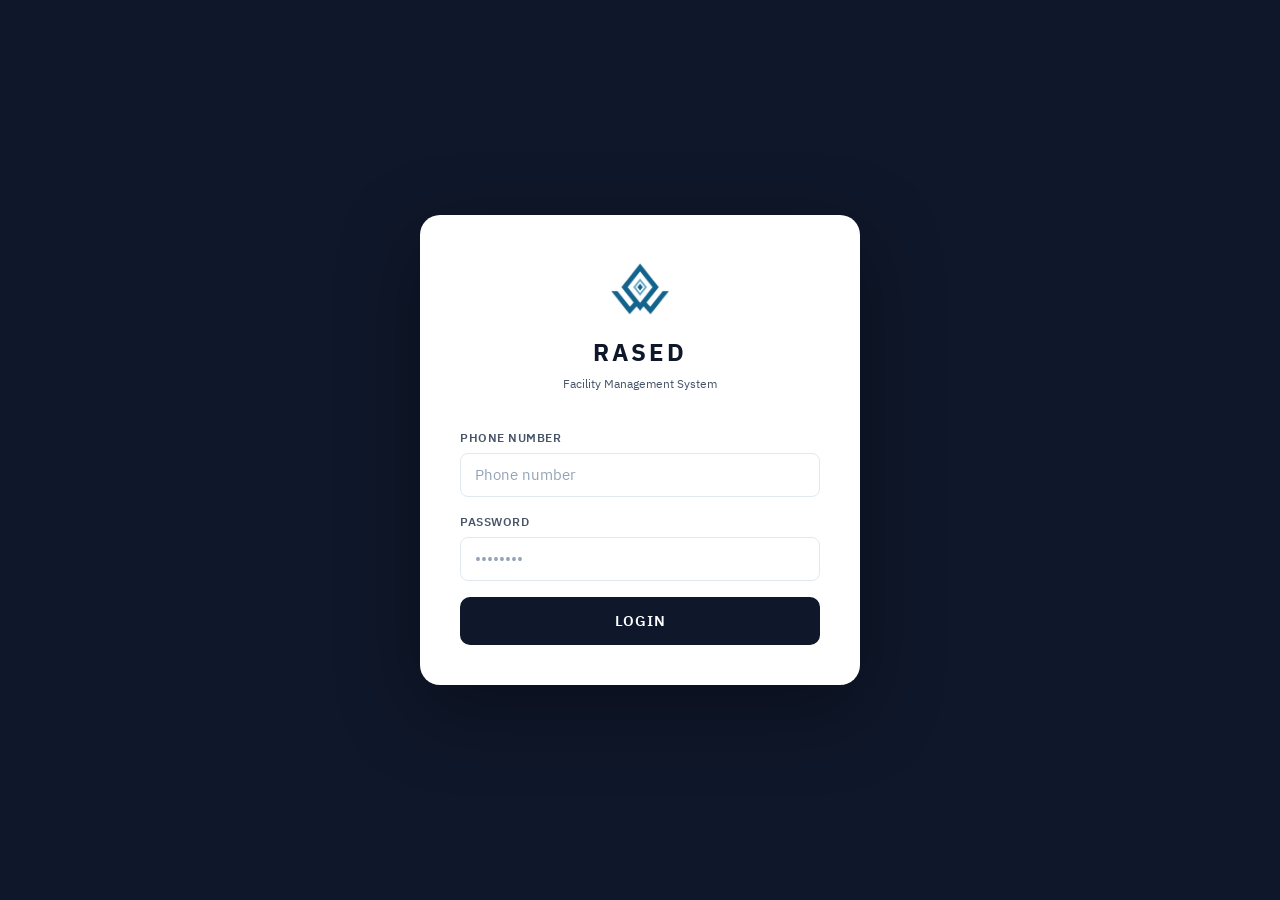
==== index.html @ 213ef4ea "Add files via upload" ====
<!DOCTYPE html>
<html lang="en">
<head>
<meta charset="UTF-8">
<meta name="viewport" content="width=device-width, initial-scale=1.0">
<title>RASED — Login</title>
<link rel="stylesheet" href="style.css">
<style>
body { background: var(--navy); display: flex; align-items: center; justify-content: center; margin: 0; }
.login-wrap { width: min(440px, 94vw); }
.login-card {
  background: white;
  border-radius: 20px;
  padding: 44px 40px 40px;
  box-shadow: 0 24px 80px rgba(0,0,0,0.35);
}
.login-brand { text-align: center; margin-bottom: 36px; }
.brand-icon {
  width: 60px; height: 60px;
  background: var(--accent);
  border-radius: 16px;
  display: flex; align-items: center; justify-content: center;
  font-size: 26px; font-weight: 700; color: white;
  margin: 0 auto 16px;
}
.brand-name { font-size: 24px; font-weight: 700; color: var(--navy); letter-spacing: 3px; }
.brand-sub  { font-size: 12px; color: var(--text2); margin-top: 4px; }
.login-card .form-group { margin-bottom: 16px; }
.login-card label { font-size: 12px; font-weight: 600; letter-spacing: 0.5px; }
.login-card input { font-size: 15px; }
.login-btn {
  width: 100%; padding: 13px; margin-top: 8px;
  border-radius: 10px; background: var(--navy); color: white;
  border: none; font-size: 15px; font-weight: 600;
  font-family: var(--font); cursor: pointer; letter-spacing: 1px;
  transition: background 0.15s;
  display: flex; align-items: center; justify-content: center; gap: 8px;
}
.login-btn:hover    { background: var(--navy2); }
.login-btn:disabled { opacity: 0.65; cursor: not-allowed; }
.msg {
  margin-top: 16px; padding: 10px 14px;
  border-radius: 8px; font-size: 13px; text-align: center; display: none;
}
.msg.error   { display: block; background: #fef2f2; color: #b91c1c; border: 1px solid #fecaca; }
.msg.success { display: block; background: #f0fdf4; color: #166534; border: 1px solid #bbf7d0; }
</style>
</head>
<body>
<div class="login-wrap">
  <div class="login-card">
    <div class="login-brand">
      <div class="brand-icon" style="background:none;padding:0;overflow:hidden">
        <img src="rasedlogo.png" style="width:60px;height:60px;object-fit:contain">
      </div>
      <div class="brand-name">RASED</div>
      <div class="brand-sub">Facility Management System</div>
    </div>

    <div class="form-group">
      <label>PHONE NUMBER</label>
      <input type="tel" id="phone" placeholder="Phone number" autocomplete="username">
    </div>

    <div class="form-group">
      <label>PASSWORD</label>
      <input type="password" id="password" placeholder="••••••••" autocomplete="current-password">
    </div>

    <button class="login-btn" id="loginBtn" onclick="doLogin()">
      <span id="btnText">LOGIN</span>
    </button>

    <div class="msg" id="msg"></div>
  </div>
</div>

<script src="shared.js"></script>
<script>
// Redirect if already logged in
(function () {
  try {
    const u = localStorage.getItem("rased_user");
    if (u && JSON.parse(u)) window.location.href = "dashboard.html";
  } catch {}
})();

// Rate limiting: max 5 attempts per minute
let loginAttempts  = 0;
let lastAttemptReset = Date.now();
const MAX_ATTEMPTS = 5;
const LOCKOUT_MS   = 60_000;

document.getElementById("password").addEventListener("keydown", e => {
  if (e.key === "Enter") doLogin();
});

async function doLogin() {
  // Reset counter after lockout window
  if (Date.now() - lastAttemptReset >= LOCKOUT_MS) {
    loginAttempts    = 0;
    lastAttemptReset = Date.now();
  }

  if (loginAttempts >= MAX_ATTEMPTS) {
    const wait = Math.ceil((LOCKOUT_MS - (Date.now() - lastAttemptReset)) / 1000);
    showMsg(`Too many attempts. Try again in ${wait} seconds.`, "error");
    return;
  }

  const phone    = document.getElementById("phone").value.trim().replace(/\s/g, "");
  const password = document.getElementById("password").value;
  const btn      = document.getElementById("loginBtn");

  if (!phone)    { showMsg("Please enter phone number.", "error"); return; }
  if (!password) { showMsg("Please enter password.", "error"); return; }

  loginAttempts++;
  btn.disabled = true;
  document.getElementById("btnText").textContent = "Logging in…";
  document.getElementById("msg").className = "msg";

  try {
    const data = await api({ action: "login", phone, password });

    if (data.success) {
      const userData     = data.data;
      userData.loginTime = Date.now();
      localStorage.setItem("rased_user", JSON.stringify(userData));
      showMsg("Login successful! Redirecting…", "success");
      setTimeout(() => { window.location.href = "dashboard.html"; }, 900);
    } else {
      showMsg(data.message || "Invalid phone or password.", "error");
      btn.disabled = false;
      document.getElementById("btnText").textContent = "LOGIN";
    }
  } catch {
    showMsg("Connection error. Please try again.", "error");
    btn.disabled = false;
    document.getElementById("btnText").textContent = "LOGIN";
  }
}

function showMsg(text, type) {
  const el     = document.getElementById("msg");
  el.textContent = text;
  el.className   = "msg " + type;
}
</script>
</body>
</html>
---- style.css ----
@import url('https://fonts.googleapis.com/css2?family=IBM+Plex+Sans+Arabic:wght@300;400;500;600&family=IBM+Plex+Mono:wght@400;500&display=swap');

*, *::before, *::after { box-sizing: border-box; margin: 0; padding: 0; }

:root {
  --navy:    #0f172a;
  --navy2:   #1e293b;
  --navy3:   #334155;
  --accent:  #3b82f6;
  --accent2: #1d4ed8;
  --bg:      #f1f5f9;
  --bg2:     #e2e8f0;
  --white:   #ffffff;
  --text:    #0f172a;
  --text2:   #475569;
  --text3:   #94a3b8;
  --border:  #e2e8f0;
  --success: #10b981;
  --warn:    #f59e0b;
  --danger:  #ef4444;
  --radius:  10px;
  --sidebar: 260px;
  --font:    'IBM Plex Sans Arabic', Arial, sans-serif;
}

html, body { height: 100%; }

body {
  font-family: var(--font);
  background: var(--bg);
  color: var(--text);
  display: flex;
}

/* ── SIDEBAR ─────────────────────────────── */
.sidebar {
  width: var(--sidebar);
  background: var(--navy);
  height: 100vh;
  position: fixed;
  top: 0; left: 0;
  display: flex;
  flex-direction: column;
  padding: 0;
  overflow: hidden;
  z-index: 100;
}

.sidebar-logo {
  display: flex;
  align-items: center;
  gap: 12px;
  padding: 24px 20px 20px;
  border-bottom: 1px solid rgba(255,255,255,0.07);
}

.sidebar-logo .logo-icon {
  width: 36px;
  height: 36px;
  background: var(--accent);
  border-radius: 8px;
  display: flex;
  align-items: center;
  justify-content: center;
  font-size: 18px;
  font-weight: 700;
  color: white;
  flex-shrink: 0;
}

.sidebar-logo span {
  font-size: 20px;
  font-weight: 600;
  color: white;
  letter-spacing: 2px;
}

.sidebar-logo small {
  display: block;
  font-size: 10px;
  color: rgba(255,255,255,0.4);
  letter-spacing: 0.5px;
  margin-top: 1px;
}

.sidebar-nav {
  flex: 1;
  padding: 16px 12px;
  overflow-y: auto;
}

.nav-section {
  font-size: 10px;
  font-weight: 600;
  letter-spacing: 1.5px;
  color: rgba(255,255,255,0.3);
  padding: 16px 8px 8px;
  text-transform: uppercase;
}

.sidebar-nav a {
  display: flex;
  align-items: center;
  gap: 10px;
  color: rgba(255,255,255,0.6);
  text-decoration: none;
  padding: 10px 12px;
  border-radius: 8px;
  font-size: 14px;
  font-weight: 400;
  transition: all 0.15s;
  margin-bottom: 2px;
}

.sidebar-nav a svg {
  width: 18px;
  height: 18px;
  flex-shrink: 0;
  opacity: 0.7;
}

.sidebar-nav a:hover {
  background: rgba(255,255,255,0.08);
  color: white;
}

.sidebar-nav a:hover svg { opacity: 1; }

.sidebar-nav a.active {
  background: var(--accent);
  color: white;
  font-weight: 500;
}

.sidebar-nav a.active svg { opacity: 1; }

.sidebar-footer {
  padding: 16px;
  border-top: 1px solid rgba(255,255,255,0.07);
}

/* ── MAIN ─────────────────────────────────── */
.main {
  margin-left: var(--sidebar);
  flex: 1;
  min-height: 100vh;
  display: flex;
  flex-direction: column;
}

/* ── TOPBAR ───────────────────────────────── */
.topbar {
  background: var(--white);
  border-bottom: 1px solid var(--border);
  padding: 0 28px;
  height: 64px;
  display: flex;
  align-items: center;
  justify-content: space-between;
  position: sticky;
  top: 0;
  z-index: 50;
}

.topbar-title {
  font-size: 17px;
  font-weight: 600;
  color: var(--text);
}

.topbar-right {
  display: flex;
  align-items: center;
  gap: 12px;
}

.topbar-user {
  display: flex;
  align-items: center;
  gap: 10px;
}

.avatar {
  width: 36px;
  height: 36px;
  border-radius: 50%;
  background: var(--accent);
  color: white;
  display: flex;
  align-items: center;
  justify-content: center;
  font-size: 13px;
  font-weight: 600;
  flex-shrink: 0;
  overflow: hidden;
}

.avatar img {
  width: 100%;
  height: 100%;
  object-fit: cover;
  border-radius: 50%;
}

/* ── PAGE CONTENT ─────────────────────────── */
.page {
  padding: 28px;
  flex: 1;
}

.page-header {
  display: flex;
  align-items: flex-start;
  justify-content: space-between;
  margin-bottom: 24px;
  gap: 16px;
}

.page-title {
  font-size: 22px;
  font-weight: 600;
  color: var(--text);
  line-height: 1.2;
}

.page-subtitle {
  font-size: 13px;
  color: var(--text2);
  margin-top: 4px;
}

/* ── CARDS ────────────────────────────────── */
.card {
  background: var(--white);
  border-radius: var(--radius);
  border: 1px solid var(--border);
  padding: 24px;
  margin-bottom: 20px;
}

.card-header {
  display: flex;
  align-items: center;
  justify-content: space-between;
  margin-bottom: 20px;
  padding-bottom: 16px;
  border-bottom: 1px solid var(--border);
}

.card-title {
  font-size: 15px;
  font-weight: 600;
  color: var(--text);
}

/* ── STAT CARDS ───────────────────────────── */
.stats-grid {
  display: grid;
  grid-template-columns: repeat(auto-fit, minmax(200px, 1fr));
  gap: 16px;
  margin-bottom: 24px;
}

.stat-card {
  background: var(--white);
  border: 1px solid var(--border);
  border-radius: var(--radius);
  padding: 20px 24px;
  display: flex;
  align-items: center;
  gap: 16px;
  transition: box-shadow 0.2s;
}

.stat-card:hover {
  box-shadow: 0 4px 16px rgba(0,0,0,0.06);
}

.stat-icon {
  width: 48px;
  height: 48px;
  border-radius: 10px;
  display: flex;
  align-items: center;
  justify-content: center;
  flex-shrink: 0;
}

.stat-icon.blue  { background: #eff6ff; color: #3b82f6; }
.stat-icon.green { background: #f0fdf4; color: #10b981; }
.stat-icon.amber { background: #fffbeb; color: #f59e0b; }
.stat-icon.rose  { background: #fff1f2; color: #f43f5e; }
.stat-icon.purple{ background: #faf5ff; color: #a855f7; }

.stat-icon svg { width: 24px; height: 24px; }

.stat-info { flex: 1; min-width: 0; }

.stat-value {
  font-size: 26px;
  font-weight: 700;
  color: var(--text);
  line-height: 1;
  font-variant-numeric: tabular-nums;
}

.stat-label {
  font-size: 12px;
  color: var(--text2);
  margin-top: 4px;
}

/* ── FORMS ────────────────────────────────── */
.form-grid {
  display: grid;
  grid-template-columns: repeat(auto-fit, minmax(240px, 1fr));
  gap: 16px;
}

.form-group {
  display: flex;
  flex-direction: column;
  gap: 6px;
}

.form-group.full { grid-column: 1 / -1; }

label {
  font-size: 12px;
  font-weight: 500;
  color: var(--text2);
  letter-spacing: 0.3px;
}

input[type="text"],
input[type="email"],
input[type="password"],
input[type="tel"],
input[type="number"],
input[type="date"],
input[type="file"],
select,
textarea {
  width: 100%;
  padding: 10px 14px;
  border: 1.5px solid var(--border);
  border-radius: 8px;
  font-size: 14px;
  font-family: var(--font);
  color: var(--text);
  background: var(--white);
  outline: none;
  transition: border-color 0.15s, box-shadow 0.15s;
}

input:focus, select:focus, textarea:focus {
  border-color: var(--accent);
  box-shadow: 0 0 0 3px rgba(59,130,246,0.12);
}

input::placeholder { color: var(--text3); }

select { cursor: pointer; }

/* ── BUTTONS ──────────────────────────────── */
.btn {
  display: inline-flex;
  align-items: center;
  gap: 8px;
  padding: 10px 18px;
  border-radius: 8px;
  font-size: 14px;
  font-weight: 500;
  font-family: var(--font);
  cursor: pointer;
  border: 1.5px solid transparent;
  transition: all 0.15s;
  text-decoration: none;
  white-space: nowrap;
}

.btn svg { width: 16px; height: 16px; flex-shrink: 0; }

.btn-primary {
  background: var(--accent);
  color: white;
  border-color: var(--accent);
}
.btn-primary:hover { background: var(--accent2); border-color: var(--accent2); }

.btn-outline {
  background: transparent;
  color: var(--text);
  border-color: var(--border);
}
.btn-outline:hover { background: var(--bg); }

.btn-danger {
  background: #fef2f2;
  color: var(--danger);
  border-color: #fecaca;
}
.btn-danger:hover { background: var(--danger); color: white; border-color: var(--danger); }

.btn-sm { padding: 6px 12px; font-size: 12px; }

/* ── TABLE ────────────────────────────────── */
.table-wrapper { overflow-x: auto; }

table {
  width: 100%;
  border-collapse: collapse;
}

thead th {
  font-size: 11px;
  font-weight: 600;
  color: var(--text2);
  text-transform: uppercase;
  letter-spacing: 0.8px;
  padding: 10px 16px;
  background: var(--bg);
  border-bottom: 1px solid var(--border);
  text-align: left;
  white-space: nowrap;
}

tbody tr {
  border-bottom: 1px solid var(--border);
  transition: background 0.1s;
}

tbody tr:last-child { border-bottom: none; }

tbody tr:hover { background: #f8fafc; }

td {
  padding: 12px 16px;
  font-size: 14px;
  color: var(--text);
  vertical-align: middle;
}

.td-muted { color: var(--text2); font-size: 13px; }

.cell-user {
  display: flex;
  align-items: center;
  gap: 10px;
}

/* ── BADGES ───────────────────────────────── */
.badge {
  display: inline-flex;
  align-items: center;
  gap: 4px;
  padding: 3px 10px;
  border-radius: 20px;
  font-size: 11px;
  font-weight: 500;
  white-space: nowrap;
}

.badge-green  { background: #dcfce7; color: #15803d; }
.badge-red    { background: #fee2e2; color: #b91c1c; }
.badge-amber  { background: #fef9c3; color: #a16207; }
.badge-blue   { background: #dbeafe; color: #1d4ed8; }
.badge-purple { background: #f3e8ff; color: #7e22ce; }
.badge-gray   { background: #f1f5f9; color: #475569; }

/* ── ALERTS ───────────────────────────────── */
.alert {
  padding: 12px 16px;
  border-radius: 8px;
  font-size: 13px;
  display: flex;
  align-items: center;
  gap: 10px;
  margin-bottom: 16px;
}

.alert-success { background: #f0fdf4; color: #166534; border: 1px solid #bbf7d0; }
.alert-error   { background: #fef2f2; color: #991b1b; border: 1px solid #fecaca; }
.alert-info    { background: #eff6ff; color: #1e40af; border: 1px solid #bfdbfe; }
.alert svg     { width: 16px; height: 16px; flex-shrink: 0; }

/* ── LOADING ──────────────────────────────── */
.loader-wrap {
  display: flex;
  align-items: center;
  justify-content: center;
  padding: 40px;
  color: var(--text3);
  gap: 10px;
  font-size: 13px;
}

@keyframes spin { to { transform: rotate(360deg); } }

.spinner {
  width: 20px;
  height: 20px;
  border: 2px solid var(--border);
  border-top-color: var(--accent);
  border-radius: 50%;
  animation: spin 0.7s linear infinite;
}

/* ── EMPTY STATE ──────────────────────────── */
.empty-state {
  text-align: center;
  padding: 48px 24px;
  color: var(--text2);
}

.empty-state svg {
  width: 48px;
  height: 48px;
  margin: 0 auto 12px;
  color: var(--text3);
  display: block;
}

.empty-state p { font-size: 14px; }

/* ── LOGOUT ───────────────────────────────── */
.btn-logout {
  display: flex;
  align-items: center;
  gap: 8px;
  width: 100%;
  padding: 10px 12px;
  border-radius: 8px;
  border: none;
  background: rgba(239,68,68,0.1);
  color: #fca5a5;
  font-size: 13px;
  font-family: var(--font);
  cursor: pointer;
  transition: all 0.15s;
}

.btn-logout:hover { background: rgba(239,68,68,0.2); color: #fecaca; }
.btn-logout svg   { width: 16px; height: 16px; }

/* ── MODAL ────────────────────────────────── */
.modal-overlay {
  position: fixed;
  inset: 0;
  background: rgba(15,23,42,0.55);
  display: flex;
  align-items: center;
  justify-content: center;
  z-index: 200;
  opacity: 0;
  pointer-events: none;
  transition: opacity 0.2s;
}

.modal-overlay.open { opacity: 1; pointer-events: all; }

.modal {
  background: var(--white);
  border-radius: 14px;
  padding: 28px;
  width: min(520px, 90vw);
  max-height: 85vh;
  overflow-y: auto;
  transform: translateY(12px);
  transition: transform 0.2s;
}

.modal-overlay.open .modal { transform: translateY(0); }

.modal-header {
  display: flex;
  align-items: center;
  justify-content: space-between;
  margin-bottom: 20px;
}

.modal-title { font-size: 16px; font-weight: 600; }

.modal-close {
  width: 32px;
  height: 32px;
  border-radius: 6px;
  border: none;
  background: var(--bg);
  cursor: pointer;
  display: flex;
  align-items: center;
  justify-content: center;
  color: var(--text2);
  font-size: 18px;
}

.modal-close:hover { background: var(--bg2); }

/* ── SEARCH BAR ───────────────────────────── */
.search-bar {
  position: relative;
  max-width: 320px;
}

.search-bar svg {
  position: absolute;
  left: 12px;
  top: 50%;
  transform: translateY(-50%);
  width: 16px;
  height: 16px;
  color: var(--text3);
}

.search-bar input {
  padding-left: 38px;
}

/* ── DIVIDER ──────────────────────────────── */
.divider {
  border: none;
  border-top: 1px solid var(--border);
  margin: 20px 0;
}

/* ── TOAST ────────────────────────────────── */
#toast-container {
  position: fixed;
  bottom: 24px;
  right: 24px;
  z-index: 999;
  display: flex;
  flex-direction: column;
  gap: 8px;
}

.toast {
  background: var(--navy);
  color: white;
  padding: 12px 18px;
  border-radius: 10px;
  font-size: 13px;
  display: flex;
  align-items: center;
  gap: 10px;
  min-width: 240px;
  animation: slideUp 0.25s ease;
  box-shadow: 0 8px 24px rgba(0,0,0,0.2);
}

.toast.success { background: #15803d; }
.toast.error   { background: #b91c1c; }

@keyframes slideUp {
  from { opacity: 0; transform: translateY(12px); }
  to   { opacity: 1; transform: translateY(0); }
}
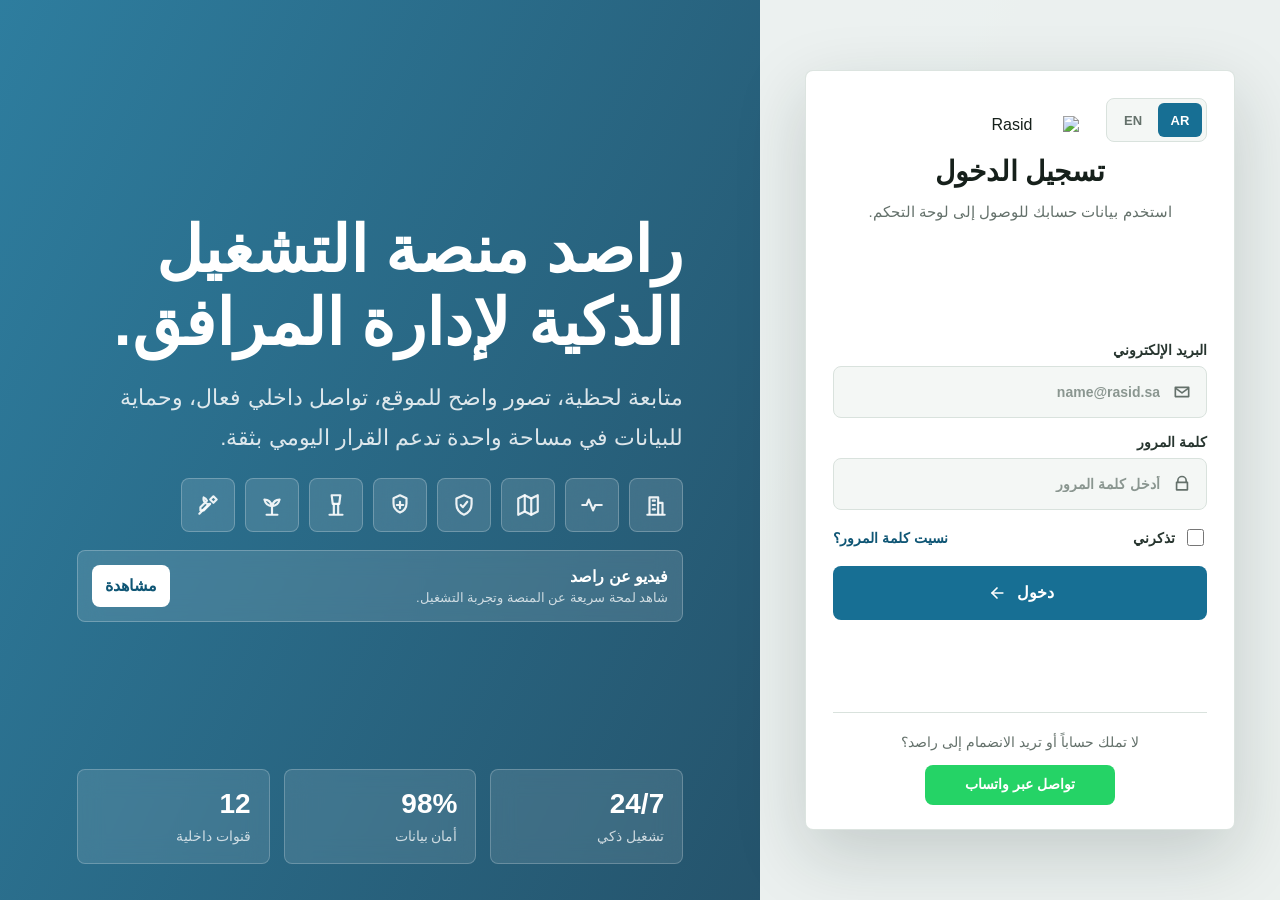
==== commit 3b6bf6ee: "Update index.html" ====
--- a/index.html
+++ b/index.html
@@ -1,151 +1,888 @@
-<!DOCTYPE html>
-<html lang="en">
-<head>
-<meta charset="UTF-8">
-<meta name="viewport" content="width=device-width, initial-scale=1.0">
-<title>RASED — Login</title>
-<link rel="stylesheet" href="style.css">
-<style>
-body { background: var(--navy); display: flex; align-items: center; justify-content: center; margin: 0; }
-.login-wrap { width: min(440px, 94vw); }
-.login-card {
-  background: white;
-  border-radius: 20px;
-  padding: 44px 40px 40px;
-  box-shadow: 0 24px 80px rgba(0,0,0,0.35);
-}
-.login-brand { text-align: center; margin-bottom: 36px; }
-.brand-icon {
-  width: 60px; height: 60px;
-  background: var(--accent);
-  border-radius: 16px;
-  display: flex; align-items: center; justify-content: center;
-  font-size: 26px; font-weight: 700; color: white;
-  margin: 0 auto 16px;
-}
-.brand-name { font-size: 24px; font-weight: 700; color: var(--navy); letter-spacing: 3px; }
-.brand-sub  { font-size: 12px; color: var(--text2); margin-top: 4px; }
-.login-card .form-group { margin-bottom: 16px; }
-.login-card label { font-size: 12px; font-weight: 600; letter-spacing: 0.5px; }
-.login-card input { font-size: 15px; }
-.login-btn {
-  width: 100%; padding: 13px; margin-top: 8px;
-  border-radius: 10px; background: var(--navy); color: white;
-  border: none; font-size: 15px; font-weight: 600;
-  font-family: var(--font); cursor: pointer; letter-spacing: 1px;
-  transition: background 0.15s;
-  display: flex; align-items: center; justify-content: center; gap: 8px;
-}
-.login-btn:hover    { background: var(--navy2); }
-.login-btn:disabled { opacity: 0.65; cursor: not-allowed; }
-.msg {
-  margin-top: 16px; padding: 10px 14px;
-  border-radius: 8px; font-size: 13px; text-align: center; display: none;
-}
-.msg.error   { display: block; background: #fef2f2; color: #b91c1c; border: 1px solid #fecaca; }
-.msg.success { display: block; background: #f0fdf4; color: #166534; border: 1px solid #bbf7d0; }
-</style>
-</head>
-<body>
-<div class="login-wrap">
-  <div class="login-card">
-    <div class="login-brand">
-      <div class="brand-icon" style="background:none;padding:0;overflow:hidden">
-        <img src="rasedlogo.png" style="width:60px;height:60px;object-fit:contain">
+<!doctype html>
+<html lang="ar" dir="rtl">
+  <head>
+    <meta charset="utf-8" />
+    <meta name="viewport" content="width=device-width, initial-scale=1" />
+    <title>راصد | تسجيل الدخول</title>
+    <style>
+      :root {
+        color-scheme: light;
+        --ink: #16201b;
+        --muted: #64716b;
+        --line: #d9e2dd;
+        --surface: #ffffff;
+        --surface-soft: #f4f7f5;
+        --brand: #176f94;
+        --brand-dark: #0f5675;
+        --accent: #7db6cf;
+        --danger: #b42318;
+        --shadow: 0 24px 70px rgba(17, 38, 31, 0.18);
+      }
+
+      * { box-sizing: border-box; }
+
+      body {
+        margin: 0;
+        min-height: 100svh;
+        overflow: hidden;
+        font-family: "Cairo", "Tajawal", "IBM Plex Sans Arabic", "Segoe UI", Tahoma, Arial, sans-serif;
+        background:
+          linear-gradient(115deg, rgba(23, 111, 148, 0.9), rgba(14, 49, 71, 0.92)),
+          url("https://images.unsplash.com/photo-1497366754035-f200968a6e72?auto=format&fit=crop&w=1800&q=80") center/cover;
+        color: var(--ink);
+        animation: softZoom 18s ease-in-out infinite;
+      }
+
+      @keyframes fadeUp {
+        from { opacity: 0; transform: translateY(18px); }
+        to   { opacity: 1; transform: translateY(0); }
+      }
+      @keyframes softZoom {
+        0%, 100% { background-size: auto, 100%; }
+        50%       { background-size: auto, 106%; }
+      }
+      @keyframes floatLogo {
+        0%, 100% { transform: translateY(0); }
+        50%       { transform: translateY(-7px); }
+      }
+      @keyframes pulseGlow {
+        0%, 100% { box-shadow: 0 0 0 rgba(255,255,255,0); }
+        50%       { box-shadow: 0 0 26px rgba(255,255,255,0.22); }
+      }
+      @keyframes spin {
+        to { transform: rotate(360deg); }
+      }
+
+      /* ── layout ── */
+      .page {
+        display: grid;
+        height: 100svh;
+        grid-template-columns: minmax(0,1fr) minmax(360px,520px);
+        grid-template-areas: "intro login";
+        direction: ltr;
+      }
+
+      /* ── intro ── */
+      .intro {
+        display: flex;
+        grid-area: intro;
+        flex-direction: column;
+        justify-content: space-between;
+        min-height: 0;
+        padding: clamp(24px,4vh,48px) clamp(24px,6vw,80px);
+        color: #fff;
+        direction: inherit;
+      }
+      html[dir="ar"] .intro, html[dir="rtl"] .intro { direction: rtl; }
+
+      .brand {
+        display: inline-flex;
+        align-items: center;
+        gap: 12px;
+        min-height: 58px;
+        width: fit-content;
+        font-weight: 800;
+        font-size: 22px;
+        animation: fadeUp .65s ease both;
+      }
+      .brand [data-i18n="brand"] { visibility: hidden; }
+
+      .brand-mark {
+        display: grid;
+        width: 58px; height: 58px;
+        place-items: center;
+        overflow: hidden;
+        border: 1px solid rgba(255,255,255,.65);
+        border-radius: 8px;
+        background: #fff;
+        backdrop-filter: blur(10px);
+      }
+      .brand-mark img {
+        width: 100%; height: 100%;
+        object-fit: contain;
+        padding: 7px;
+        animation: floatLogo 4.8s ease-in-out infinite;
+      }
+
+      .headline {
+        max-width: 760px;
+        padding-bottom: clamp(18px,3vh,42px);
+        animation: fadeUp .8s ease .12s both;
+      }
+      h1 {
+        margin: 0 0 18px;
+        font-size: clamp(40px,5vw,72px);
+        line-height: 1.14;
+      }
+      html[dir="ltr"] h1 { max-width: 740px; font-size: clamp(42px,5vw,74px); }
+      .headline p {
+        max-width: 580px; margin: 0;
+        color: rgba(255,255,255,.84);
+        font-size: clamp(17px,2vw,22px);
+        line-height: 1.8;
+      }
+
+      .value-list {
+        display: flex; flex-wrap: wrap;
+        gap: 10px; max-width: 680px;
+        margin-top: clamp(16px,2.3vh,28px);
+      }
+      .value-item {
+        display: inline-flex;
+        align-items: center; justify-content: center;
+        width: 54px; height: 54px;
+        border: 1px solid rgba(255,255,255,.24);
+        border-radius: 8px;
+        background: rgba(255,255,255,.12);
+        color: rgba(255,255,255,.9);
+        backdrop-filter: blur(10px);
+        opacity: 0;
+        animation: fadeUp .55s ease both;
+        transition: transform .22s ease, background .22s ease, border-color .22s ease;
+      }
+      .value-item:nth-child(1){animation-delay:.22s}
+      .value-item:nth-child(2){animation-delay:.29s}
+      .value-item:nth-child(3){animation-delay:.36s}
+      .value-item:nth-child(4){animation-delay:.43s}
+      .value-item:nth-child(5){animation-delay:.50s}
+      .value-item:nth-child(6){animation-delay:.57s}
+      .value-item:nth-child(7){animation-delay:.64s}
+      .value-item:nth-child(8){animation-delay:.71s}
+      .value-item:hover {
+        border-color: rgba(255,255,255,.5);
+        background: rgba(255,255,255,.18);
+        z-index: 2;
+        box-shadow: 0 18px 34px rgba(3,26,39,.24);
+        transform: translateY(-12px) scale(1.18);
+      }
+      .value-item svg { width: 26px; height: 26px; stroke: currentColor; }
+
+      .video-panel {
+        display: flex; align-items: center;
+        justify-content: space-between; gap: 14px;
+        max-width: 680px;
+        margin-top: clamp(12px,2vh,22px);
+        padding: clamp(10px,1.6vh,14px);
+        border: 1px solid rgba(255,255,255,.24);
+        border-radius: 8px;
+        background: rgba(255,255,255,.12);
+        color: #fff;
+        backdrop-filter: blur(12px);
+      }
+      .video-copy strong, .video-copy span { display: block; }
+      .video-copy strong { margin-bottom: 4px; font-size: 16px; }
+      .video-copy span   { color: rgba(255,255,255,.75); font-size: 13px; }
+      .video-actions { display: flex; flex: 0 0 auto; gap: 8px; }
+
+      .video-button, .modal-close {
+        display: inline-flex; align-items: center;
+        justify-content: center; min-height: 42px;
+        border-radius: 8px; cursor: pointer;
+        padding: 8px 13px; font: inherit;
+        font-weight: 900; text-decoration: none;
+      }
+      .video-button {
+        border: 0; background: #fff; color: var(--brand-dark);
+        animation: pulseGlow 3.2s ease-in-out infinite;
+      }
+
+      .modal {
+        position: fixed; inset: 0; z-index: 50;
+        display: none; place-items: center;
+        padding: 24px;
+        background: rgba(9,29,42,.72);
+      }
+      .modal.is-open { display: grid; }
+      .modal-card {
+        width: min(100%,980px); border-radius: 8px;
+        background: #fff;
+        box-shadow: 0 28px 90px rgba(0,0,0,.3);
+        overflow: hidden;
+        animation: fadeUp .28s ease both;
+      }
+      .modal-head {
+        display: flex; align-items: center;
+        justify-content: space-between; gap: 12px;
+        padding: 14px 16px;
+        border-bottom: 1px solid var(--line);
+      }
+      .modal-head h2 { min-height: auto; margin: 0; font-size: 18px; }
+      .modal-close {
+        border: 1px solid var(--line);
+        background: var(--surface-soft);
+        color: var(--ink);
+      }
+      .video-frame { width: 100%; aspect-ratio: 16/9; border: 0; background: #0b2330; }
+      .video-frame video { display: block; width: 100%; height: 100%; background: #0b2330; }
+
+      .floating-video {
+        display: none; align-items: center; gap: 10px;
+        min-height: 52px;
+        border: 1px solid rgba(255,255,255,.35);
+        border-radius: 999px;
+        background: rgba(15,86,117,.92);
+        color: #fff; cursor: pointer;
+        padding: 9px 16px; font: inherit; font-weight: 900;
+        box-shadow: 0 18px 42px rgba(7,35,52,.28);
+        backdrop-filter: blur(12px);
+        animation: fadeUp .55s ease .5s both;
+      }
+      .floating-video svg { width: 22px; height: 22px; }
+      .floating-video:hover { transform: translateY(-3px) scale(1.03); }
+
+      .stats {
+        display: grid; max-width: 700px;
+        grid-template-columns: repeat(3,minmax(0,1fr));
+        gap: 14px;
+        animation: fadeUp .8s ease .22s both;
+      }
+      .stat {
+        min-height: clamp(76px,10vh,96px);
+        padding: clamp(12px,2vh,18px);
+        border: 1px solid rgba(255,255,255,.22);
+        border-radius: 8px;
+        background: rgba(255,255,255,.11);
+        backdrop-filter: blur(12px);
+      }
+      .stat strong { display: block; margin-bottom: 7px; font-size: 28px; }
+      .stat span   { color: rgba(255,255,255,.75); font-size: 14px; }
+
+      /* ── login shell ── */
+      .login-shell {
+        display: grid; grid-area: login;
+        min-height: 0; place-items: center;
+        padding: clamp(16px,3vh,32px);
+        background: rgba(244,247,245,.96);
+        direction: inherit;
+      }
+      html[dir="ar"] .login-shell, html[dir="rtl"] .login-shell { direction: rtl; }
+
+      .login-card {
+        display: grid;
+        grid-template-rows: clamp(204px,29vh,244px) 1fr clamp(92px,13vh,108px);
+        width: min(100%,430px);
+        height: min(760px, calc(100svh - clamp(32px,6vh,64px)));
+        padding: clamp(22px,3vh,34px);
+        border: 1px solid rgba(217,226,221,.9);
+        border-radius: 8px;
+        background: var(--surface);
+        box-shadow: var(--shadow);
+        animation: fadeUp .75s ease .18s both;
+        transition: transform .25s ease, box-shadow .25s ease;
+      }
+      .login-card:hover {
+        transform: translateY(-4px);
+        box-shadow: 0 28px 80px rgba(17,38,31,.2);
+      }
+
+      .card-head { position: relative; display: block; height: auto; margin-bottom: 24px; }
+      .login-copy {
+        display: grid; justify-items: center;
+        width: 100%; min-width: 0;
+        padding-top: clamp(8px,2vh,18px);
+        text-align: center;
+      }
+
+      .language-toggle {
+        position: absolute; inset-block-start: 0; inset-inline-start: 0;
+        display: inline-grid; grid-template-columns: 1fr 1fr;
+        gap: 3px; flex: 0 0 auto;
+        padding: 4px;
+        border: 1px solid var(--line);
+        border-radius: 8px;
+        background: var(--surface-soft);
+      }
+      .language-toggle button {
+        min-width: 44px; min-height: 34px;
+        border: 0; border-radius: 6px;
+        background: transparent; color: var(--muted);
+        cursor: pointer; font: inherit;
+        font-size: 13px; font-weight: 800;
+      }
+      .language-toggle button.is-active { background: var(--brand); color: #fff; }
+
+      h2 {
+        display: flex; align-items: center; justify-content: center;
+        min-height: 38px; margin: 0 0 9px;
+        font-size: 28px; line-height: 1.25;
+      }
+      .login-copy p {
+        width: min(100%,330px); min-height: 58px; margin: 0;
+        color: var(--muted); font-size: 15px; line-height: 1.7;
+      }
+      .login-logo {
+        display: block;
+        width: clamp(88px,13vh,118px); height: auto;
+        margin: 0 auto clamp(12px,2vh,20px);
+        animation: floatLogo 5.2s ease-in-out infinite;
+      }
+
+      form { display: grid; gap: clamp(12px,1.8vh,18px); align-content: start; }
+
+      label { display: grid; gap: 8px; color: #27352f; font-size: 14px; font-weight: 700; }
+
+      .field {
+        display: flex; align-items: center; gap: 10px;
+        min-height: clamp(46px,6.2vh,52px);
+        border: 1px solid var(--line); border-radius: 8px;
+        background: var(--surface-soft); padding: 0 14px;
+        transition: border-color .2s ease, box-shadow .2s ease, background .2s ease, transform .2s ease;
+      }
+      .field:focus-within {
+        border-color: var(--brand); background: #fff;
+        box-shadow: 0 0 0 4px rgba(23,111,148,.13);
+        transform: translateY(-1px);
+      }
+      .field svg { flex: 0 0 auto; width: 20px; height: 20px; color: var(--muted); }
+
+      input {
+        width: 100%; min-width: 0; border: 0; outline: 0;
+        background: transparent; color: var(--ink); font: inherit;
+      }
+      input::placeholder { color: #8a9690; }
+
+      .form-row {
+        display: flex; align-items: center;
+        justify-content: space-between; gap: 14px;
+        color: var(--muted); font-size: 14px;
+      }
+      .remember { display: inline-flex; align-items: center; gap: 8px; white-space: nowrap; }
+      input[type="checkbox"] { width: 17px; height: 17px; accent-color: var(--brand); }
+
+      a { color: var(--brand-dark); font-weight: 700; text-decoration: none; }
+      a:hover { text-decoration: underline; }
+
+      /* ── submit button ── */
+      .submit {
+        display: inline-flex; align-items: center;
+        justify-content: center; gap: 10px;
+        min-height: clamp(48px,6.4vh,54px);
+        border: 0; border-radius: 8px;
+        background: var(--brand); color: #fff;
+        cursor: pointer; font: inherit; font-weight: 800;
+        transition: transform .2s ease, background .2s ease, box-shadow .2s ease;
+        position: relative; overflow: hidden;
+      }
+      .submit:hover:not(:disabled) {
+        background: var(--brand-dark);
+        box-shadow: 0 14px 28px rgba(23,111,148,.24);
+        transform: translateY(-1px);
+      }
+      .submit:active:not(:disabled) { transform: translateY(0); }
+      .submit:disabled { opacity: .7; cursor: not-allowed; }
+      .submit svg { width: 20px; height: 20px; }
+
+      /* spinner */
+      .spinner {
+        display: none;
+        width: 20px; height: 20px;
+        border: 2px solid rgba(255,255,255,.35);
+        border-top-color: #fff;
+        border-radius: 50%;
+        animation: spin .7s linear infinite;
+        flex: 0 0 auto;
+      }
+      .submit.is-loading .spinner     { display: block; }
+      .submit.is-loading .btn-text,
+      .submit.is-loading .btn-arrow   { display: none; }
+
+      /* ── error / success alerts ── */
+      .alert {
+        display: none; min-height: 40px;
+        align-items: center; gap: 8px;
+        padding: 10px 12px; border-radius: 8px;
+        font-size: 14px; font-weight: 700;
+      }
+      .alert.is-visible { display: flex; }
+      .alert-error   { background: #fff2f1; color: var(--danger); }
+      .alert-success { background: #edfaf3; color: #0d6e3a; }
+
+      .support {
+        height: auto; margin-top: clamp(12px,2vh,20px);
+        padding-top: clamp(12px,2vh,20px);
+        border-top: 1px solid var(--line);
+        color: var(--muted); font-size: 14px; line-height: 1.7; text-align: center;
+      }
+      .support a {
+        display: inline-flex; align-items: center;
+        justify-content: center; min-height: 38px;
+        min-width: 190px; margin-top: 10px;
+        padding: 8px 14px; border-radius: 8px;
+        background: #25d366; color: #fff; font-weight: 800; text-decoration: none;
+      }
+      .support a:hover { background: #1eb85a; text-decoration: none; }
+
+
+      
+      html[dir="ltr"] .submit svg { transform: scaleX(-1); }
+
+      @media (prefers-reduced-motion: reduce) {
+        *, *::before, *::after {
+          scroll-behavior: auto !important;
+          animation-duration: .001ms !important;
+          animation-iteration-count: 1 !important;
+          transition-duration: .001ms !important;
+        }
+      }
+
+      @media (max-width: 900px) {
+        body { overflow: auto; }
+        .page {
+          height: auto; min-height: 100svh;
+          grid-template-columns: 1fr;
+          grid-template-areas: "intro" "login";
+        }
+        .intro { min-height: 46vh; padding: 28px 22px; }
+        .headline { padding: 52px 0 24px; }
+        .stats { grid-template-columns: 1fr; }
+        .video-panel { align-items: stretch; flex-direction: column; }
+        .video-actions { width: 100%; }
+        .video-button { flex: 1 1 0; }
+        .login-shell { min-height: auto; padding: 24px 16px 34px; }
+        .login-card {
+          grid-template-rows: 238px 1fr 108px;
+          height: auto; min-height: 720px; padding: 26px 20px;
+        }
+      }
+
+      @media (min-width: 901px) and (max-height: 760px) {
+        h1 { font-size: clamp(36px,4.3vw,58px); line-height: 1.08; }
+        html[dir="ltr"] h1 { font-size: clamp(36px,4.3vw,58px); }
+        .headline p { font-size: clamp(15px,1.6vw,18px); line-height: 1.55; }
+        .value-item  { width: 46px; height: 46px; }
+        .value-item svg { width: 22px; height: 22px; }
+        .video-panel { display: none; }
+        .floating-video { display: inline-flex; margin-top: 14px; }
+        .stats { gap: 10px; }
+        .stat strong { font-size: 22px; }
+        .login-copy p { min-height: 44px; font-size: 14px; line-height: 1.45; }
+        h2 { font-size: 24px; }
+        .support { font-size: 13px; line-height: 1.45; }
+      }
+
+      @media (max-width: 460px) {
+        .card-head, .form-row { align-items: flex-start; flex-direction: column; }
+      }
+    </style>
+  </head>
+  <body>
+    <main class="page">
+      <!-- ═══════════ INTRO PANEL ═══════════ -->
+      <section class="intro" aria-label="Rasid platform">
+        <div class="brand" aria-label="Rasid">
+          <span data-i18n="brand">راصد</span>
+        </div>
+
+        <div class="headline">
+          <h1 data-i18n="headline">راصد منصة التشغيل الذكية لإدارة المرافق.</h1>
+          <p data-i18n="intro">
+            متابعة لحظية، تصور واضح للموقع، تواصل داخلي فعال، وحماية للبيانات
+            في مساحة واحدة تدعم القرار اليومي بثقة.
+          </p>
+
+          <div class="value-list" aria-label="Platform values">
+            <span class="value-item" title="إدارة المرافق">
+              <svg viewBox="0 0 24 24" fill="none" aria-hidden="true">
+                <path d="M4 21h16" stroke-width="2" stroke-linecap="round"/>
+                <path d="M6 21V5h8v16" stroke-width="2" stroke-linejoin="round"/>
+                <path d="M14 10h4v11" stroke-width="2" stroke-linejoin="round"/>
+                <path d="M9 8h2M9 12h2M9 16h2" stroke-width="2" stroke-linecap="round"/>
+              </svg>
+            </span>
+            <span class="value-item" title="مراقبة لحظية">
+              <svg viewBox="0 0 24 24" fill="none" aria-hidden="true">
+                <path d="M3 12h4l2-5 4 10 2-5h6" stroke-width="2" stroke-linecap="round" stroke-linejoin="round"/>
+              </svg>
+            </span>
+            <span class="value-item" title="تصور الموقع">
+              <svg viewBox="0 0 24 24" fill="none" aria-hidden="true">
+                <path d="M9 18 3 21V6l6-3 6 3 6-3v15l-6 3z" stroke-width="2" stroke-linejoin="round"/>
+                <path d="M9 3v15M15 6v15" stroke-width="2" stroke-linecap="round"/>
+              </svg>
+            </span>
+            <span class="value-item" title="تواصل آمن">
+              <svg viewBox="0 0 24 24" fill="none" aria-hidden="true">
+                <path d="M12 3 19 6v5c0 4.5-2.8 8.1-7 10-4.2-1.9-7-5.5-7-10V6z" stroke-width="2" stroke-linejoin="round"/>
+                <path d="m9 12 2 2 4-5" stroke-width="2" stroke-linecap="round" stroke-linejoin="round"/>
+              </svg>
+            </span>
+            <span class="value-item" title="الأمن والحراسة">
+              <svg viewBox="0 0 24 24" fill="none" aria-hidden="true">
+                <path d="M12 3 18 5.8v4.7c0 3.8-2.4 6.9-6 8.5-3.6-1.6-6-4.7-6-8.5V5.8z" stroke-width="2" stroke-linejoin="round"/>
+                <path d="M9 12h6M12 9v6" stroke-width="2" stroke-linecap="round"/>
+              </svg>
+            </span>
+            <span class="value-item" title="النظافة">
+              <svg viewBox="0 0 24 24" fill="none" aria-hidden="true">
+                <path d="M8 3h8l-1 8H9z" stroke-width="2" stroke-linejoin="round"/>
+                <path d="M10 11v9M14 11v9" stroke-width="2" stroke-linecap="round"/>
+                <path d="M6 21h12" stroke-width="2" stroke-linecap="round"/>
+              </svg>
+            </span>
+            <span class="value-item" title="الزراعة واللاندسكيب">
+              <svg viewBox="0 0 24 24" fill="none" aria-hidden="true">
+                <path d="M12 20v-7M12 13c-4 0-6-2-7-6 4 0 6 2 7 6zM12 13c4 0 6-2 7-6-4 0-6 2-7 6z" stroke-width="2" stroke-linecap="round" stroke-linejoin="round"/>
+                <path d="M7 21h10" stroke-width="2" stroke-linecap="round"/>
+              </svg>
+            </span>
+            <span class="value-item" title="الصيانة والخدمات">
+              <svg viewBox="0 0 24 24" fill="none" aria-hidden="true">
+                <path d="m14 7 3-3 3 3-3 3zM4 20l7.5-7.5" stroke-width="2" stroke-linecap="round" stroke-linejoin="round"/>
+                <path d="M8 5a5 5 0 0 0 6 6L8 17H5v-3l6-6a5 5 0 0 0-3-3z" stroke-width="2" stroke-linejoin="round"/>
+              </svg>
+            </span>
+          </div>
+
+          <div class="video-panel">
+            <div class="video-copy">
+              <strong data-i18n="videoTitle">فيديو عن راصد</strong>
+              <span data-i18n="videoText">شاهد لمحة سريعة عن المنصة وتجربة التشغيل.</span>
+            </div>
+            <div class="video-actions">
+              <button class="video-button" id="videoButton" type="button" data-i18n="watchVideo">مشاهدة</button>
+            </div>
+          </div>
+
+          <button class="floating-video" id="floatingVideoButton" type="button">
+            <svg viewBox="0 0 24 24" fill="none" aria-hidden="true">
+              <path d="M8 5v14l11-7z" fill="currentColor"/>
+            </svg>
+            <span data-i18n="watchVideo">مشاهدة</span>
+          </button>
+        </div>
+
+        <div class="stats" aria-label="Quick indicators">
+          <div class="stat">
+            <strong>24/7</strong>
+            <span data-i18n="statOne">تشغيل ذكي</span>
+          </div>
+          <div class="stat">
+            <strong>98%</strong>
+            <span data-i18n="statTwo">أمان بيانات</span>
+          </div>
+          <div class="stat">
+            <strong>12</strong>
+            <span data-i18n="statThree">قنوات داخلية</span>
+          </div>
+        </div>
+      </section>
+
+      <!-- ═══════════ LOGIN PANEL ═══════════ -->
+      <section class="login-shell" aria-label="Login">
+        <div class="login-card">
+
+          <div class="card-head">
+            <div class="login-copy">
+              <img class="login-logo" src="assets/rasid-logo.jpg" alt="Rasid" />
+              <h2 data-i18n="loginTitle">تسجيل الدخول</h2>
+              <p data-i18n="loginIntro">استخدم بيانات حسابك للوصول إلى لوحة التحكم.</p>
+            </div>
+            <div class="language-toggle" aria-label="Language selector">
+              <button class="is-active" type="button" data-lang="ar">AR</button>
+              <button type="button" data-lang="en">EN</button>
+            </div>
+          </div>
+
+          <form id="loginForm" novalidate>
+            <!-- error -->
+            <div class="alert alert-error" id="errorMessage" role="alert">
+              <svg width="18" height="18" viewBox="0 0 24 24" fill="none" aria-hidden="true">
+                <circle cx="12" cy="12" r="10" stroke="currentColor" stroke-width="2"/>
+                <path d="M12 8v4M12 16h.01" stroke="currentColor" stroke-width="2" stroke-linecap="round"/>
+              </svg>
+              <span id="errorText" data-i18n="errorEmpty">الرجاء إدخال البريد الإلكتروني وكلمة المرور.</span>
+            </div>
+
+            <!-- success -->
+            <div class="alert alert-success" id="successMessage" role="status">
+              <svg width="18" height="18" viewBox="0 0 24 24" fill="none" aria-hidden="true">
+                <path d="m9 12 2 2 4-4" stroke="currentColor" stroke-width="2" stroke-linecap="round" stroke-linejoin="round"/>
+                <circle cx="12" cy="12" r="10" stroke="currentColor" stroke-width="2"/>
+              </svg>
+              <span data-i18n="loginSuccess">تم تسجيل الدخول بنجاح، جارٍ التحويل…</span>
+            </div>
+
+            <label>
+              <span data-i18n="emailLabel">البريد الإلكتروني</span>
+              <span class="field">
+                <svg viewBox="0 0 24 24" fill="none" aria-hidden="true">
+                  <path d="M4 6.5h16v11H4z" stroke="currentColor" stroke-width="2" stroke-linejoin="round"/>
+                  <path d="m5 8 7 5 7-5" stroke="currentColor" stroke-width="2" stroke-linecap="round" stroke-linejoin="round"/>
+                </svg>
+                <input id="email" name="email" type="text" autocomplete="username"
+                  placeholder="name@rasid.sa" required />
+              </span>
+            </label>
+
+            <label>
+              <span data-i18n="passwordLabel">كلمة المرور</span>
+              <span class="field">
+                <svg viewBox="0 0 24 24" fill="none" aria-hidden="true">
+                  <path d="M7 10V8a5 5 0 0 1 10 0v2" stroke="currentColor" stroke-width="2" stroke-linecap="round"/>
+                  <path d="M5.5 10h13v9h-13z" stroke="currentColor" stroke-width="2" stroke-linejoin="round"/>
+                </svg>
+                <input id="password" name="password" type="password"
+                  autocomplete="current-password"
+                  placeholder="أدخل كلمة المرور" required />
+              </span>
+            </label>
+
+            <div class="form-row">
+              <label class="remember">
+                <input type="checkbox" name="remember" />
+                <span data-i18n="remember">تذكرني</span>
+              </label>
+              <a href="#" data-i18n="forgot">نسيت كلمة المرور؟</a>
+            </div>
+
+            <button class="submit" type="submit" id="submitBtn">
+              <span class="btn-text" data-i18n="submit">دخول</span>
+              <svg class="btn-arrow" viewBox="0 0 24 24" fill="none" aria-hidden="true">
+                <path d="M19 12H6" stroke="currentColor" stroke-width="2" stroke-linecap="round"/>
+                <path d="m12 6-6 6 6 6" stroke="currentColor" stroke-width="2" stroke-linecap="round" stroke-linejoin="round"/>
+              </svg>
+              <span class="spinner" aria-hidden="true"></span>
+            </button>
+          </form>
+
+          <div class="support">
+            <span data-i18n="support">لا تملك حساباً أو تريد الانضمام إلى راصد؟</span><br/>
+            <a href="https://wa.me/201028262616?text=I%20want%20to%20join%20Rasid"
+               target="_blank" rel="noopener" data-i18n="whatsappLabel">
+              تواصل عبر واتساب
+            </a>
+          </div>
+        </div>
+      </section>
+    </main>
+
+    <!-- ═══════════ VIDEO MODAL ═══════════ -->
+    <div class="modal" id="videoModal" aria-hidden="true">
+      <div class="modal-card" role="dialog" aria-modal="true" aria-labelledby="videoModalTitle">
+        <div class="modal-head">
+          <h2 id="videoModalTitle" data-i18n="videoTitle">فيديو عن راصد</h2>
+          <button class="modal-close" id="closeVideoButton" type="button" data-i18n="closeVideo">إغلاق</button>
+        </div>
+        <div class="video-frame">
+          <video id="videoPlayer" controls preload="metadata">
+            <source src="assets/rasid-video.mp4" type="video/mp4"/>
+          </video>
+        </div>
       </div>
-      <div class="brand-name">RASED</div>
-      <div class="brand-sub">Facility Management System</div>
     </div>
 
-    <div class="form-group">
-      <label>PHONE NUMBER</label>
-      <input type="tel" id="phone" placeholder="Phone number" autocomplete="username">
-    </div>
-
-    <div class="form-group">
-      <label>PASSWORD</label>
-      <input type="password" id="password" placeholder="••••••••" autocomplete="current-password">
-    </div>
-
-    <button class="login-btn" id="loginBtn" onclick="doLogin()">
-      <span id="btnText">LOGIN</span>
-    </button>
-
-    <div class="msg" id="msg"></div>
-  </div>
-</div>
-
-<script src="shared.js"></script>
-<script>
-// Redirect if already logged in
-(function () {
-  try {
-    const u = localStorage.getItem("rased_user");
-    if (u && JSON.parse(u)) window.location.href = "dashboard.html";
-  } catch {}
-})();
-
-// Rate limiting: max 5 attempts per minute
-let loginAttempts  = 0;
-let lastAttemptReset = Date.now();
-const MAX_ATTEMPTS = 5;
-const LOCKOUT_MS   = 60_000;
-
-document.getElementById("password").addEventListener("keydown", e => {
-  if (e.key === "Enter") doLogin();
-});
-
-async function doLogin() {
-  // Reset counter after lockout window
-  if (Date.now() - lastAttemptReset >= LOCKOUT_MS) {
-    loginAttempts    = 0;
-    lastAttemptReset = Date.now();
-  }
-
-  if (loginAttempts >= MAX_ATTEMPTS) {
-    const wait = Math.ceil((LOCKOUT_MS - (Date.now() - lastAttemptReset)) / 1000);
-    showMsg(`Too many attempts. Try again in ${wait} seconds.`, "error");
-    return;
-  }
-
-  const phone    = document.getElementById("phone").value.trim().replace(/\s/g, "");
-  const password = document.getElementById("password").value;
-  const btn      = document.getElementById("loginBtn");
-
-  if (!phone)    { showMsg("Please enter phone number.", "error"); return; }
-  if (!password) { showMsg("Please enter password.", "error"); return; }
-
-  loginAttempts++;
-  btn.disabled = true;
-  document.getElementById("btnText").textContent = "Logging in…";
-  document.getElementById("msg").className = "msg";
-
-  try {
-    const data = await api({ action: "login", phone, password });
-
-    if (data.success) {
-      const userData     = data.data;
-      userData.loginTime = Date.now();
-      localStorage.setItem("rased_user", JSON.stringify(userData));
-      showMsg("Login successful! Redirecting…", "success");
-      setTimeout(() => { window.location.href = "dashboard.html"; }, 900);
-    } else {
-      showMsg(data.message || "Invalid phone or password.", "error");
-      btn.disabled = false;
-      document.getElementById("btnText").textContent = "LOGIN";
-    }
-  } catch {
-    showMsg("Connection error. Please try again.", "error");
-    btn.disabled = false;
-    document.getElementById("btnText").textContent = "LOGIN";
-  }
-}
-
-function showMsg(text, type) {
-  const el     = document.getElementById("msg");
-  el.textContent = text;
-  el.className   = "msg " + type;
-}
-</script>
-</body>
-</html>+    <script>
+      /* ════════════════════════════════
+         CONFIG  –  ضع رابط الـ Apps Script هنا
+      ════════════════════════════════ */
+      const API_URL = "https://script.google.com/macros/s/AKfycbzj-xMOMgwDKIyRK1-CSuD5mQx8M8wd1laM29xWRMIUJF-P6aSUREioB5Osux0aBTE/exec";
+
+      /* ════════════════════════════════
+         TRANSLATIONS
+      ════════════════════════════════ */
+      const translations = {
+        ar: {
+          brand: "راصد",
+          headline: "راصد منصة ذكية لتشغيل وإدارة المرافق.",
+          intro: "متابعة لحظية، تصور واضح للموقع، تواصل داخلي فعال، وحماية للبيانات في مساحة واحدة تدعم القرار اليومي بثقة.",
+          videoTitle: "فيديو عن راصد",
+          videoText: "شاهد لمحة سريعة عن المنصة وتجربة التشغيل.",
+          watchVideo: "مشاهدة",
+          closeVideo: "إغلاق",
+          statOne: "تشغيل ذكي",
+          statTwo: "أمان بيانات",
+          statThree: "قنوات داخلية",
+          loginTitle: "تسجيل الدخول",
+          loginIntro: "استخدم بيانات حسابك للوصول إلى لوحة التحكم.",
+          errorEmpty: "الرجاء إدخال البريد الإلكتروني وكلمة المرور.",
+          errorInvalid: "بيانات الدخول غير صحيحة، يرجى المحاولة مجددًا.",
+          errorNetwork: "تعذّر الاتصال بالخادم، تحقق من الاتصال وحاول مجددًا.",
+          errorAccess: "غير مسموح بالدخول — البريد الإلكتروني يجب أن ينتهي بـ @rasid.com.eg",
+          loginSuccess: "تم تسجيل الدخول بنجاح، جارٍ التحويل…",
+          emailLabel: "البريد الإلكتروني / رقم الجوال",
+          passwordLabel: "كلمة المرور",
+          remember: "تذكرني",
+          forgot: "نسيت كلمة المرور؟",
+          submit: "دخول",
+          support: "لا تملك حساباً أو تريد الانضمام إلى راصد؟",
+          whatsappLabel: "تواصل عبر واتساب",
+          passwordPlaceholder: "أدخل كلمة المرور",
+          title: "راصد | تسجيل الدخول",
+        },
+        en: {
+          brand: "Rasid",
+          headline: "Smart facility operations, secured.",
+          intro: "Real-time monitoring, site visualization, internal communication, and data security in one workspace built for confident daily decisions.",
+          videoTitle: "Rasid video",
+          videoText: "Watch a quick look at the platform and operations experience.",
+          watchVideo: "Watch",
+          closeVideo: "Close",
+          statOne: "Smart operations",
+          statTwo: "Data security",
+          statThree: "Internal channels",
+          loginTitle: "Sign in",
+          loginIntro: "Use your account details to access the dashboard.",
+          errorEmpty: "Please enter your email address and password.",
+          errorInvalid: "Incorrect credentials, please try again.",
+          errorNetwork: "Could not connect to the server. Check your connection and retry.",
+          errorAccess: "Access denied — email must end with @rasid.com.eg",
+          loginSuccess: "Login successful, redirecting…",
+          emailLabel: "Email address / Mobile",
+          passwordLabel: "Password",
+          remember: "Remember me",
+          forgot: "Forgot password?",
+          submit: "Sign in",
+          support: "Need an account or want to join Rasid?",
+          whatsappLabel: "Contact us on WhatsApp",
+          passwordPlaceholder: "Enter your password",
+          title: "Rasid | Login",
+        },
+      };
+
+      let currentLang = "ar";
+
+      /* ════════════════════════════════
+         i18n
+      ════════════════════════════════ */
+      function setLanguage(lang) {
+        currentLang = lang;
+        const copy = translations[lang];
+        document.documentElement.lang = lang;
+        document.documentElement.dir = lang === "ar" ? "rtl" : "ltr";
+        document.title = copy.title;
+
+        document.querySelectorAll("[data-i18n]").forEach(el => {
+          if (copy[el.dataset.i18n] !== undefined) el.textContent = copy[el.dataset.i18n];
+        });
+        document.querySelectorAll("[data-i18n-title]").forEach(el => {
+          const label = copy[el.dataset.i18nTitle];
+          if (label) { el.title = label; el.setAttribute("aria-label", label); }
+        });
+
+        document.querySelector("#password").placeholder = copy.passwordPlaceholder;
+        document.querySelectorAll("[data-lang]").forEach(btn => {
+          btn.classList.toggle("is-active", btn.dataset.lang === lang);
+        });
+      }
+
+      document.querySelectorAll("[data-lang]").forEach(btn =>
+        btn.addEventListener("click", () => setLanguage(btn.dataset.lang))
+      );
+
+      /* ════════════════════════════════
+         VIDEO MODAL
+      ════════════════════════════════ */
+      const videoModal   = document.querySelector("#videoModal");
+      const videoPlayer  = document.querySelector("#videoPlayer");
+
+      function openVideo()  {
+        videoModal.classList.add("is-open");
+        videoModal.setAttribute("aria-hidden","false");
+        videoPlayer.play().catch(() => {});
+      }
+      function closeVideo() {
+        videoModal.classList.remove("is-open");
+        videoModal.setAttribute("aria-hidden","true");
+        videoPlayer.pause();
+        videoPlayer.currentTime = 0;
+      }
+
+      document.querySelector("#videoButton").addEventListener("click", openVideo);
+      document.querySelector("#floatingVideoButton").addEventListener("click", openVideo);
+      document.querySelector("#closeVideoButton").addEventListener("click", closeVideo);
+      videoModal.addEventListener("click", e => { if (e.target === videoModal) closeVideo(); });
+
+      /* ════════════════════════════════
+         LOGIN FORM + API CALL
+      ════════════════════════════════ */
+      const form          = document.querySelector("#loginForm");
+      const submitBtn     = document.querySelector("#submitBtn");
+      const errorBox      = document.querySelector("#errorMessage");
+      const errorText     = document.querySelector("#errorText");
+      const successBox    = document.querySelector("#successMessage");
+
+      function showError(key) {
+        const msg = translations[currentLang][key] || key;
+        errorText.textContent = msg;
+        errorBox.classList.add("is-visible");
+        successBox.classList.remove("is-visible");
+      }
+      function hideAlerts() {
+        errorBox.classList.remove("is-visible");
+        successBox.classList.remove("is-visible");
+      }
+      function setLoading(on) {
+        submitBtn.classList.toggle("is-loading", on);
+        submitBtn.disabled = on;
+      }
+
+      // ── API call — compatible with Google Apps Script ──
+      function callAPI(payload) {
+        return fetch(API_URL, {
+          method: "POST",
+          headers: { "Content-Type": "text/plain" },
+          body: JSON.stringify(payload),
+        })
+          .then(res => res.text())
+          .then(text => {
+            try { return JSON.parse(text); }
+            catch { throw new Error("parse_error: " + text.slice(0, 120)); }
+          });
+      }
+
+
+      
+      form.addEventListener("submit", async e => {
+        e.preventDefault();
+        hideAlerts();
+
+        const login_id = document.querySelector("#email").value.trim();
+        const password = document.querySelector("#password").value.trim();
+
+        if (!login_id || !password) { showError("errorEmpty"); return; }
+
+        setLoading(true);
+
+        try {
+          const json = await callAPI({ action: "login", login_id, password });
+
+          if (json.success) {
+            // ── routing by domain ──
+            const email = (json.data.login_id || "").toLowerCase();
+            const dest  = email.endsWith("@rasid.com.eg") ? "app.html" : "clientadmin.html";
+
+            localStorage.setItem("rased_user", JSON.stringify(json.data));
+            if (form.querySelector("[name='remember']").checked) {
+              localStorage.setItem("rased_user", JSON.stringify(json.data));
+            }
+            successBox.classList.add("is-visible");
+            setTimeout(() => { window.location.href = dest; }, 1200);
+          } else {
+            showError("errorInvalid");
+            setLoading(false);
+          }
+        } catch (err) {
+          console.error("API Error:", err.message);
+          showError("errorNetwork");
+          setLoading(false);
+        }
+      });
+
+      /* ════════════════════════════════
+         AUTO-LOGIN  –  لو في session محفوظة
+      ════════════════════════════════ */
+      (function checkSavedSession() {
+        const saved = localStorage.getItem("rased_user");
+        if (saved) {
+          try {
+            JSON.parse(saved);          // تحقق إن البيانات سليمة
+            window.location.href = "app.html";
+          } catch {
+            
+            localStorage.removeItem("rased_user");
+          }
+        }
+      })();
+    </script>
+  </body>
+</html>
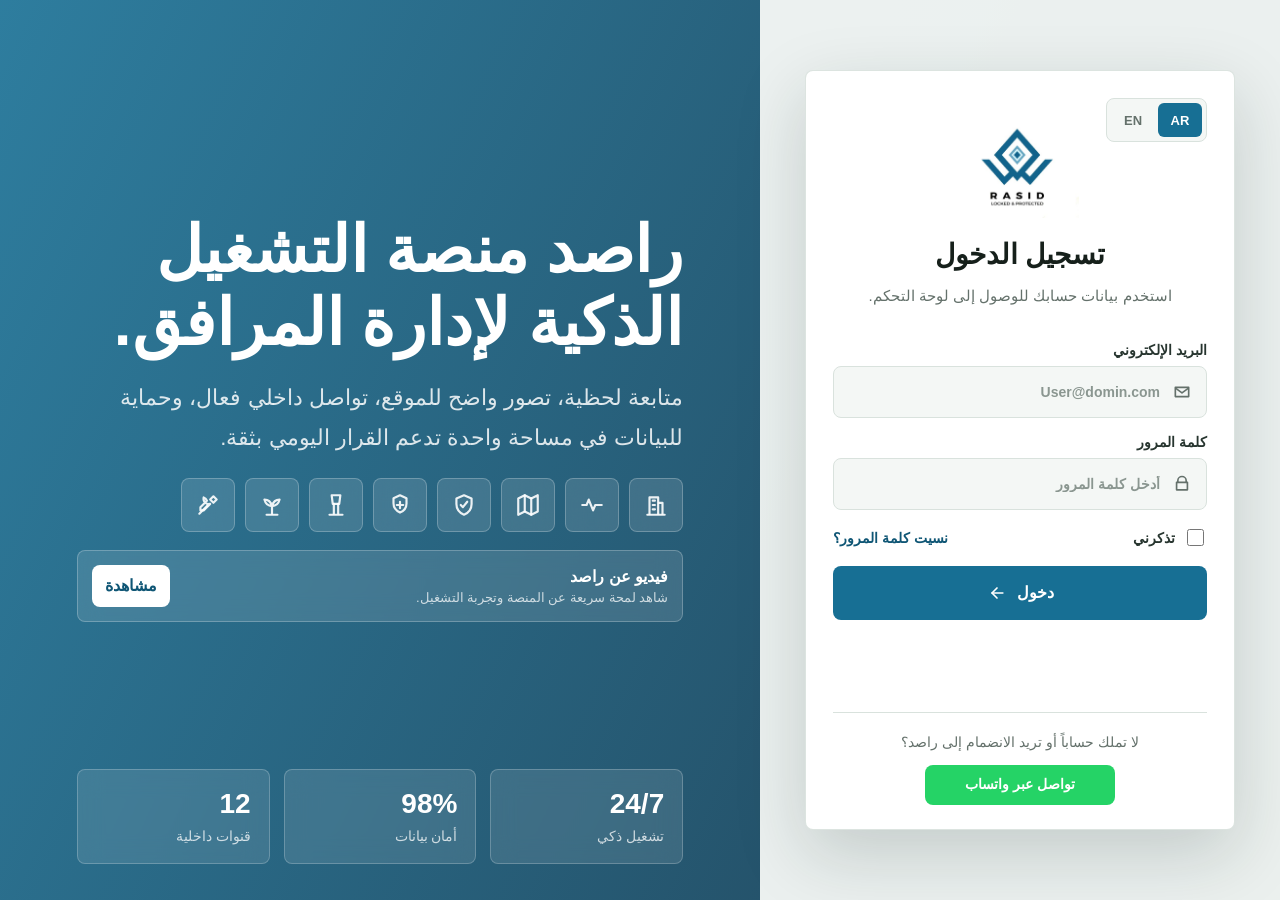
==== commit 2b4d6740: "Update index.html" ====
--- a/index.html
+++ b/index.html
@@ -610,7 +610,7 @@
                   <path d="m5 8 7 5 7-5" stroke="currentColor" stroke-width="2" stroke-linecap="round" stroke-linejoin="round"/>
                 </svg>
                 <input id="email" name="email" type="text" autocomplete="username"
-                  placeholder="name@rasid.sa" required />
+                  placeholder="User@domin.com" required />
               </span>
             </label>
 
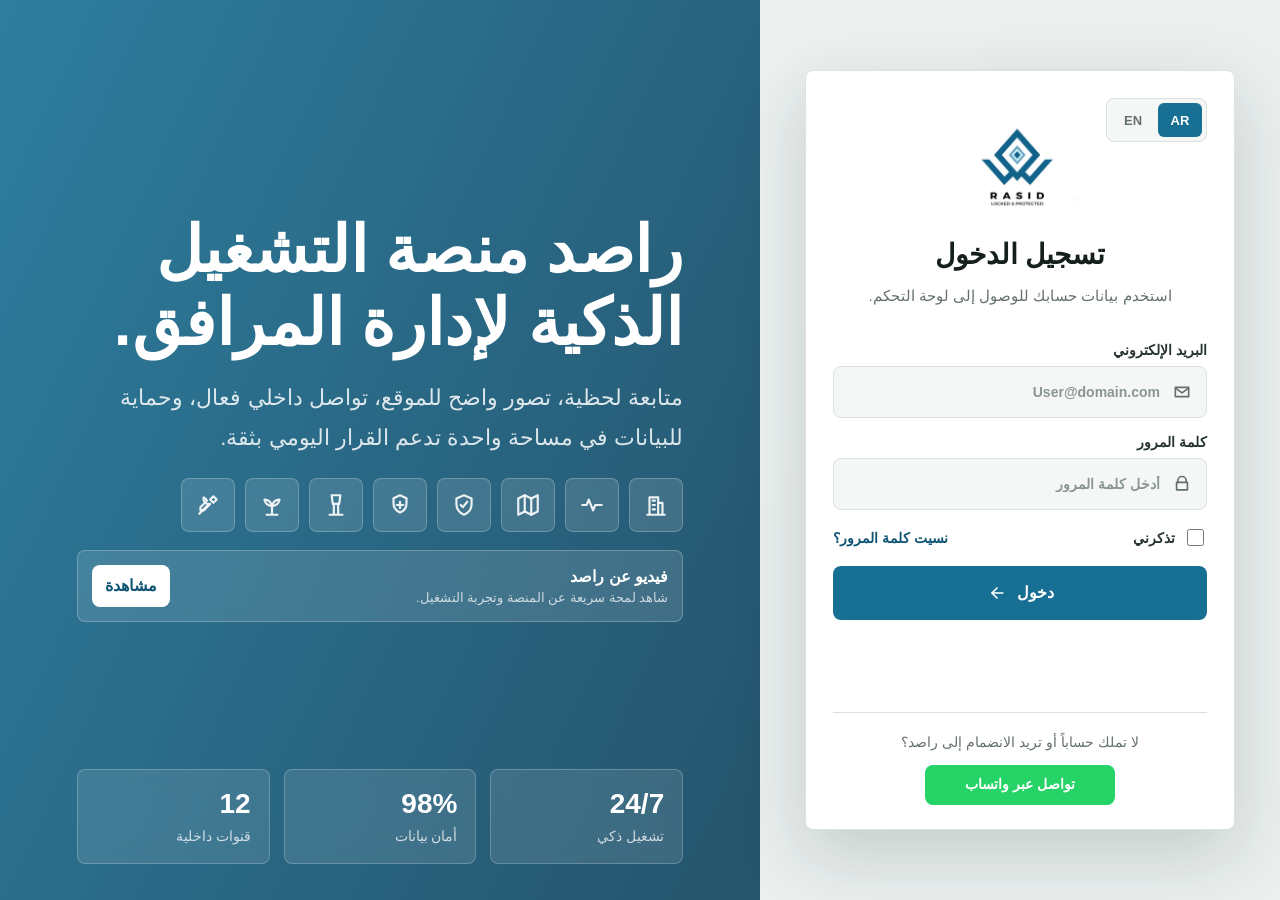
==== commit e2e899ba: "Update index.html" ====
--- a/index.html
+++ b/index.html
@@ -412,8 +412,6 @@
       }
       .support a:hover { background: #1eb85a; text-decoration: none; }
 
-
-      
       html[dir="ltr"] .submit svg { transform: scaleX(-1); }
 
       @media (prefers-reduced-motion: reduce) {
@@ -610,7 +608,7 @@
                   <path d="m5 8 7 5 7-5" stroke="currentColor" stroke-width="2" stroke-linecap="round" stroke-linejoin="round"/>
                 </svg>
                 <input id="email" name="email" type="text" autocomplete="username"
-                  placeholder="User@domin.com" required />
+                  placeholder="User@domain.com" required />
               </span>
             </label>
 
@@ -673,9 +671,26 @@
 
     <script>
       /* ════════════════════════════════
-         CONFIG  –  ضع رابط الـ Apps Script هنا
+         CONFIG
       ════════════════════════════════ */
       const API_URL = "https://script.google.com/macros/s/AKfycbzj-xMOMgwDKIyRK1-CSuD5mQx8M8wd1laM29xWRMIUJF-P6aSUREioB5Osux0aBTE/exec";
+
+      /* ════════════════════════════════
+         AUTO-LOGIN — لو في session محفوظة
+         يروح للصفحة الصح مباشرة
+      ════════════════════════════════ */
+      (function checkSavedSession() {
+        const saved = localStorage.getItem("rased_user");
+        if (!saved) return;
+        try {
+          const user = JSON.parse(saved);
+          const email = (user.login_id || "").toLowerCase();
+          const dest  = email.endsWith("@rasid.com.eg") ? "/app.html" : "/clientadmin.html";
+          window.location.replace(dest);
+        } catch {
+          localStorage.removeItem("rased_user");
+        }
+      })();
 
       /* ════════════════════════════════
          TRANSLATIONS
@@ -697,7 +712,6 @@
           errorEmpty: "الرجاء إدخال البريد الإلكتروني وكلمة المرور.",
           errorInvalid: "بيانات الدخول غير صحيحة، يرجى المحاولة مجددًا.",
           errorNetwork: "تعذّر الاتصال بالخادم، تحقق من الاتصال وحاول مجددًا.",
-          errorAccess: "غير مسموح بالدخول — البريد الإلكتروني يجب أن ينتهي بـ @rasid.com.eg",
           loginSuccess: "تم تسجيل الدخول بنجاح، جارٍ التحويل…",
           emailLabel: "البريد الإلكتروني / رقم الجوال",
           passwordLabel: "كلمة المرور",
@@ -725,7 +739,6 @@
           errorEmpty: "Please enter your email address and password.",
           errorInvalid: "Incorrect credentials, please try again.",
           errorNetwork: "Could not connect to the server. Check your connection and retry.",
-          errorAccess: "Access denied — email must end with @rasid.com.eg",
           loginSuccess: "Login successful, redirecting…",
           emailLabel: "Email address / Mobile",
           passwordLabel: "Password",
@@ -750,15 +763,9 @@
         document.documentElement.lang = lang;
         document.documentElement.dir = lang === "ar" ? "rtl" : "ltr";
         document.title = copy.title;
-
         document.querySelectorAll("[data-i18n]").forEach(el => {
           if (copy[el.dataset.i18n] !== undefined) el.textContent = copy[el.dataset.i18n];
         });
-        document.querySelectorAll("[data-i18n-title]").forEach(el => {
-          const label = copy[el.dataset.i18nTitle];
-          if (label) { el.title = label; el.setAttribute("aria-label", label); }
-        });
-
         document.querySelector("#password").placeholder = copy.passwordPlaceholder;
         document.querySelectorAll("[data-lang]").forEach(btn => {
           btn.classList.toggle("is-active", btn.dataset.lang === lang);
@@ -772,17 +779,17 @@
       /* ════════════════════════════════
          VIDEO MODAL
       ════════════════════════════════ */
-      const videoModal   = document.querySelector("#videoModal");
-      const videoPlayer  = document.querySelector("#videoPlayer");
-
-      function openVideo()  {
+      const videoModal  = document.querySelector("#videoModal");
+      const videoPlayer = document.querySelector("#videoPlayer");
+
+      function openVideo() {
         videoModal.classList.add("is-open");
-        videoModal.setAttribute("aria-hidden","false");
+        videoModal.setAttribute("aria-hidden", "false");
         videoPlayer.play().catch(() => {});
       }
       function closeVideo() {
         videoModal.classList.remove("is-open");
-        videoModal.setAttribute("aria-hidden","true");
+        videoModal.setAttribute("aria-hidden", "true");
         videoPlayer.pause();
         videoPlayer.currentTime = 0;
       }
@@ -793,17 +800,16 @@
       videoModal.addEventListener("click", e => { if (e.target === videoModal) closeVideo(); });
 
       /* ════════════════════════════════
-         LOGIN FORM + API CALL
+         LOGIN FORM
       ════════════════════════════════ */
-      const form          = document.querySelector("#loginForm");
-      const submitBtn     = document.querySelector("#submitBtn");
-      const errorBox      = document.querySelector("#errorMessage");
-      const errorText     = document.querySelector("#errorText");
-      const successBox    = document.querySelector("#successMessage");
+      const form       = document.querySelector("#loginForm");
+      const submitBtn  = document.querySelector("#submitBtn");
+      const errorBox   = document.querySelector("#errorMessage");
+      const errorText  = document.querySelector("#errorText");
+      const successBox = document.querySelector("#successMessage");
 
       function showError(key) {
-        const msg = translations[currentLang][key] || key;
-        errorText.textContent = msg;
+        errorText.textContent = translations[currentLang][key] || key;
         errorBox.classList.add("is-visible");
         successBox.classList.remove("is-visible");
       }
@@ -816,7 +822,6 @@
         submitBtn.disabled = on;
       }
 
-      // ── API call — compatible with Google Apps Script ──
       function callAPI(payload) {
         return fetch(API_URL, {
           method: "POST",
@@ -830,8 +835,6 @@
           });
       }
 
-
-      
       form.addEventListener("submit", async e => {
         e.preventDefault();
         hideAlerts();
@@ -847,16 +850,14 @@
           const json = await callAPI({ action: "login", login_id, password });
 
           if (json.success) {
-            // ── routing by domain ──
             const email = (json.data.login_id || "").toLowerCase();
-            const dest  = email.endsWith("@rasid.com.eg") ? "app.html" : "clientadmin.html";
+            /* ── وجّه لـ app.html أو clientadmin.html ── */
+            const dest = email.endsWith("@rasid.com.eg") ? "/app.html" : "/clientadmin.html";
 
             localStorage.setItem("rased_user", JSON.stringify(json.data));
-            if (form.querySelector("[name='remember']").checked) {
-              localStorage.setItem("rased_user", JSON.stringify(json.data));
-            }
             successBox.classList.add("is-visible");
-            setTimeout(() => { window.location.href = dest; }, 1200);
+
+            setTimeout(() => { window.location.replace(dest); }, 1200);
           } else {
             showError("errorInvalid");
             setLoading(false);
@@ -867,22 +868,6 @@
           setLoading(false);
         }
       });
-
-      /* ════════════════════════════════
-         AUTO-LOGIN  –  لو في session محفوظة
-      ════════════════════════════════ */
-      (function checkSavedSession() {
-        const saved = localStorage.getItem("rased_user");
-        if (saved) {
-          try {
-            JSON.parse(saved);          // تحقق إن البيانات سليمة
-            window.location.href = "app.html";
-          } catch {
-            
-            localStorage.removeItem("rased_user");
-          }
-        }
-      })();
     </script>
   </body>
 </html>
